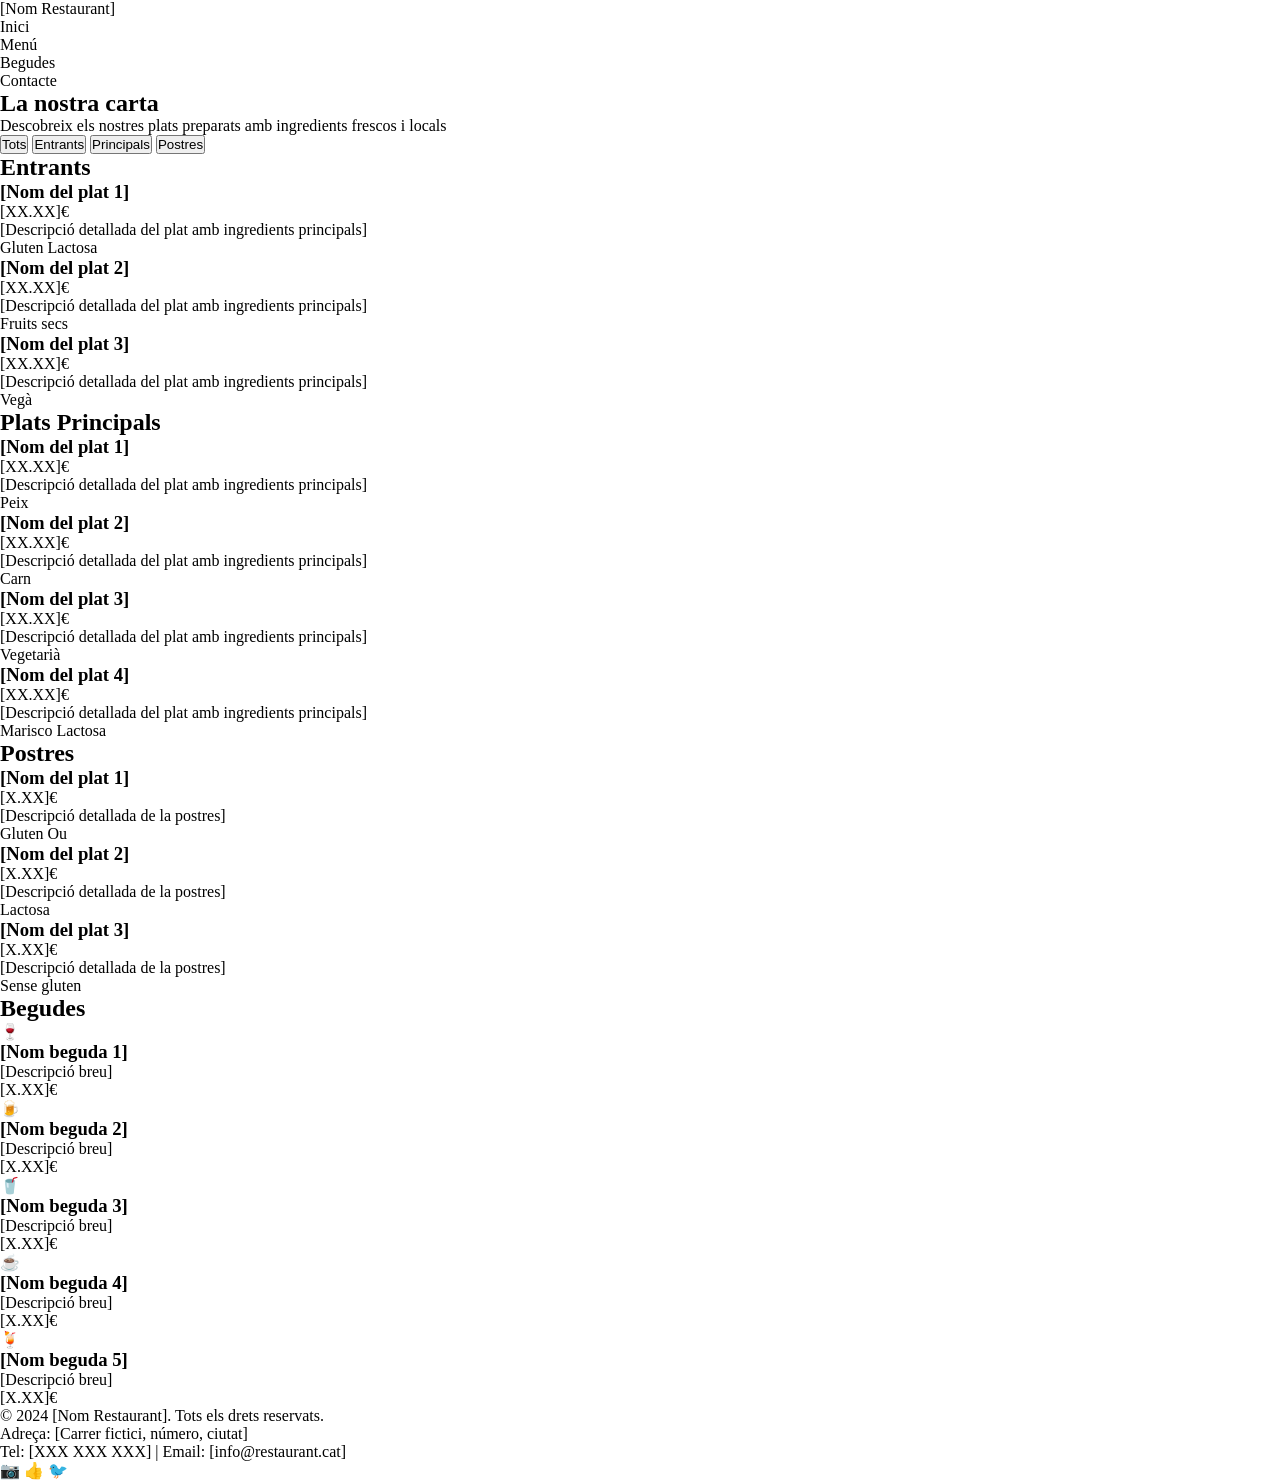
==== ACTIVIDADES/ACT03/menu.html @ 82be8f8d "add: Actividad 3 de CSS" ====
<!DOCTYPE html>
<html lang="ca">
<head>
    <meta charset="UTF-8">
    <meta name="viewport" content="width=device-width, initial-scale=1.0">
    <title>[Nom del Restaurant] - Menú Digital</title>
    
    <!-- Afegeix aquí el teu link de Google Fonts (mateix de l'Act 2) -->
    
    <link rel="stylesheet" href="styles.css">
</head>
<body>
    <!-- HEADER AMB NAVEGACIÓ -->
    <header>
        <nav>
            <div class="logo">[Nom Restaurant]</div>
            <ul class="nav-menu">
                <li><a href="#inici">Inici</a></li>
                <li><a href="#menu">Menú</a></li>
                <li><a href="#begudes">Begudes</a></li>
                <li><a href="#contacte">Contacte</a></li>
            </ul>
        </nav>
    </header>

    <!-- HERO SECTION -->
    <section id="inici" class="hero">
        <h1>La nostra carta</h1>
        <p>Descobreix els nostres plats preparats amb ingredients frescos i locals</p>
    </section>

    <!-- FILTRES DE CATEGORIA -->
    <section class="category-filters">
        <div class="filters">
            <button class="filter-btn active" data-category="tots">Tots</button>
            <button class="filter-btn" data-category="entrants">Entrants</button>
            <button class="filter-btn" data-category="principals">Principals</button>
            <button class="filter-btn" data-category="postres">Postres</button>
        </div>
    </section>

    <!-- SECCIÓ D'ENTRANTS -->
    <section id="menu" class="menu-section">
        <h2>Entrants</h2>
        <div class="dishes-grid">
            <!-- Card 1 -->
            <div class="dish-card" data-category="entrants">
                <div class="dish-image">
                    <!-- Pots afegir una imatge o deixar-ho amb color de fons -->
                </div>
                <div class="dish-info">
                    <div class="dish-header">
                        <h3 class="dish-name">[Nom del plat 1]</h3>
                        <span class="dish-price">[XX.XX]€</span>
                    </div>
                    <p class="dish-description">
                        [Descripció detallada del plat amb ingredients principals]
                    </p>
                    <div class="dish-allergens">
                        <span class="allergen-badge">Gluten</span>
                        <span class="allergen-badge">Lactosa</span>
                    </div>
                </div>
            </div>

            <!-- Card 2 -->
            <div class="dish-card" data-category="entrants">
                <div class="dish-image"></div>
                <div class="dish-info">
                    <div class="dish-header">
                        <h3 class="dish-name">[Nom del plat 2]</h3>
                        <span class="dish-price">[XX.XX]€</span>
                    </div>
                    <p class="dish-description">
                        [Descripció detallada del plat amb ingredients principals]
                    </p>
                    <div class="dish-allergens">
                        <span class="allergen-badge">Fruits secs</span>
                    </div>
                </div>
            </div>

            <!-- Card 3 -->
            <div class="dish-card" data-category="entrants">
                <div class="dish-image"></div>
                <div class="dish-info">
                    <div class="dish-header">
                        <h3 class="dish-name">[Nom del plat 3]</h3>
                        <span class="dish-price">[XX.XX]€</span>
                    </div>
                    <p class="dish-description">
                        [Descripció detallada del plat amb ingredients principals]
                    </p>
                    <div class="dish-allergens">
                        <span class="allergen-badge">Vegà</span>
                    </div>
                </div>
            </div>
        </div>
    </section>

    <!-- SECCIÓ DE PLATS PRINCIPALS -->
    <section class="menu-section">
        <h2>Plats Principals</h2>
        <div class="dishes-grid">
            <!-- Card 1 -->
            <div class="dish-card" data-category="principals">
                <div class="dish-image"></div>
                <div class="dish-info">
                    <div class="dish-header">
                        <h3 class="dish-name">[Nom del plat 1]</h3>
                        <span class="dish-price">[XX.XX]€</span>
                    </div>
                    <p class="dish-description">
                        [Descripció detallada del plat amb ingredients principals]
                    </p>
                    <div class="dish-allergens">
                        <span class="allergen-badge">Peix</span>
                    </div>
                </div>
            </div>

            <!-- Card 2 -->
            <div class="dish-card" data-category="principals">
                <div class="dish-image"></div>
                <div class="dish-info">
                    <div class="dish-header">
                        <h3 class="dish-name">[Nom del plat 2]</h3>
                        <span class="dish-price">[XX.XX]€</span>
                    </div>
                    <p class="dish-description">
                        [Descripció detallada del plat amb ingredients principals]
                    </p>
                    <div class="dish-allergens">
                        <span class="allergen-badge">Carn</span>
                    </div>
                </div>
            </div>

            <!-- Card 3 -->
            <div class="dish-card" data-category="principals">
                <div class="dish-image"></div>
                <div class="dish-info">
                    <div class="dish-header">
                        <h3 class="dish-name">[Nom del plat 3]</h3>
                        <span class="dish-price">[XX.XX]€</span>
                    </div>
                    <p class="dish-description">
                        [Descripció detallada del plat amb ingredients principals]
                    </p>
                    <div class="dish-allergens">
                        <span class="allergen-badge">Vegetarià</span>
                    </div>
                </div>
            </div>

            <!-- Card 4 -->
            <div class="dish-card" data-category="principals">
                <div class="dish-image"></div>
                <div class="dish-info">
                    <div class="dish-header">
                        <h3 class="dish-name">[Nom del plat 4]</h3>
                        <span class="dish-price">[XX.XX]€</span>
                    </div>
                    <p class="dish-description">
                        [Descripció detallada del plat amb ingredients principals]
                    </p>
                    <div class="dish-allergens">
                        <span class="allergen-badge">Marisco</span>
                        <span class="allergen-badge">Lactosa</span>
                    </div>
                </div>
            </div>
        </div>
    </section>

    <!-- SECCIÓ DE POSTRES -->
    <section class="menu-section">
        <h2>Postres</h2>
        <div class="dishes-grid">
            <!-- Card 1 -->
            <div class="dish-card" data-category="postres">
                <div class="dish-image"></div>
                <div class="dish-info">
                    <div class="dish-header">
                        <h3 class="dish-name">[Nom del plat 1]</h3>
                        <span class="dish-price">[X.XX]€</span>
                    </div>
                    <p class="dish-description">
                        [Descripció detallada de la postres]
                    </p>
                    <div class="dish-allergens">
                        <span class="allergen-badge">Gluten</span>
                        <span class="allergen-badge">Ou</span>
                    </div>
                </div>
            </div>

            <!-- Card 2 -->
            <div class="dish-card" data-category="postres">
                <div class="dish-image"></div>
                <div class="dish-info">
                    <div class="dish-header">
                        <h3 class="dish-name">[Nom del plat 2]</h3>
                        <span class="dish-price">[X.XX]€</span>
                    </div>
                    <p class="dish-description">
                        [Descripció detallada de la postres]
                    </p>
                    <div class="dish-allergens">
                        <span class="allergen-badge">Lactosa</span>
                    </div>
                </div>
            </div>

            <!-- Card 3 -->
            <div class="dish-card" data-category="postres">
                <div class="dish-image"></div>
                <div class="dish-info">
                    <div class="dish-header">
                        <h3 class="dish-name">[Nom del plat 3]</h3>
                        <span class="dish-price">[X.XX]€</span>
                    </div>
                    <p class="dish-description">
                        [Descripció detallada de la postres]
                    </p>
                    <div class="dish-allergens">
                        <span class="allergen-badge">Sense gluten</span>
                    </div>
                </div>
            </div>
        </div>
    </section>

    <!-- SECCIÓ DE BEGUDES -->
    <section id="begudes" class="drinks-section">
        <h2>Begudes</h2>
        <div class="drinks-list">
            <!-- Beguda 1 -->
            <div class="drink-card">
                <div class="drink-icon">🍷</div>
                <div class="drink-info">
                    <h3 class="drink-name">[Nom beguda 1]</h3>
                    <p class="drink-description">[Descripció breu]</p>
                    <span class="drink-price">[X.XX]€</span>
                </div>
            </div>

            <!-- Beguda 2 -->
            <div class="drink-card">
                <div class="drink-icon">🍺</div>
                <div class="drink-info">
                    <h3 class="drink-name">[Nom beguda 2]</h3>
                    <p class="drink-description">[Descripció breu]</p>
                    <span class="drink-price">[X.XX]€</span>
                </div>
            </div>

            <!-- Beguda 3 -->
            <div class="drink-card">
                <div class="drink-icon">🥤</div>
                <div class="drink-info">
                    <h3 class="drink-name">[Nom beguda 3]</h3>
                    <p class="drink-description">[Descripció breu]</p>
                    <span class="drink-price">[X.XX]€</span>
                </div>
            </div>

            <!-- Beguda 4 -->
            <div class="drink-card">
                <div class="drink-icon">☕</div>
                <div class="drink-info">
                    <h3 class="drink-name">[Nom beguda 4]</h3>
                    <p class="drink-description">[Descripció breu]</p>
                    <span class="drink-price">[X.XX]€</span>
                </div>
            </div>

            <!-- Beguda 5 -->
            <div class="drink-card">
                <div class="drink-icon">🍹</div>
                <div class="drink-info">
                    <h3 class="drink-name">[Nom beguda 5]</h3>
                    <p class="drink-description">[Descripció breu]</p>
                    <span class="drink-price">[X.XX]€</span>
                </div>
            </div>
        </div>
    </section>

    <!-- FOOTER -->
    <footer id="contacte">
        <div class="footer-content">
            <div class="footer-info">
                <p>&copy; 2024 [Nom Restaurant]. Tots els drets reservats.</p>
                <p>Adreça: [Carrer fictici, número, ciutat]</p>
                <p>Tel: [XXX XXX XXX] | Email: [info@restaurant.cat]</p>
            </div>
            <div class="footer-social">
                <a href="#" class="social-link" aria-label="Instagram">📷</a>
                <a href="#" class="social-link" aria-label="Facebook">👍</a>
                <a href="#" class="social-link" aria-label="Twitter">🐦</a>
            </div>
        </div>
    </footer>
</body>
</html>
---- ACTIVIDADES/ACT03/styles.css ----
/* ============================================
   ACTIVITAT 3: CARTA DIGITAL AMB FLEXBOX
   ============================================ */

/* ============================================
   VARIABLES CSS
   Copia aquí les variables de l'Activitat 2
   ============================================ */

:root {
  
}


/* ============================================
   RESET I ESTILS GENERALS
   ============================================ */

* {
  margin: 0;
  padding: 0;
  box-sizing: border-box;
}

/* Elimina l'estil de les llistes */
ul {
  list-style: none;
}

/* Estil dels links */
a {
  text-decoration: none;
  color: inherit;
}


/* ============================================
   TIPOGRAFIA
   ============================================ */

h1 {
 
}

h2 {
  
}

h3 {

}

p {

}

/* ============================================
   NAVEGACIÓ AMB FLEXBOX
   Aplica Flexbox per organitzar logo i menu
   ============================================ */

header {
  /* Afegeix els teus estils aquí */
}

nav {
  /* Usa display: flex i justify-content per distribuir logo i menu */
}

.logo {
  /* Estilitza el logo */
}

.nav-menu {
  /* Usa display: flex per organitzar els links en fila */
}

.nav-menu li {
  /* Espaiat entre links */
}

.nav-menu a {
  /* Estils dels links */
}

.nav-menu a:hover {
  /* Efecte hover */
}


/* ============================================
   HERO SECTION AMB FLEXBOX
   Usa Flexbox per centrar el contingut
   ============================================ */

.hero {
  /* Usa display: flex i justify-content/align-items per centrar */
}

.hero h1 {
  /* Estils del títol */
}

.hero p {
  /* Estils del paràgraf */
}


/* ============================================
   FILTRES DE CATEGORIA AMB FLEXBOX
   Botons en fila que es poden embolcar
   ============================================ */

.category-filters {
  /* Contenidor dels filtres */
}

.filters {
  /* Usa display: flex, gap i flex-wrap */
}

.filter-btn {
  /* Estils dels botons de filtre */
}

.filter-btn:hover,
.filter-btn.active {
  /* Efecte hover i estat actiu */
}


/* ============================================
   GRID DE PLATS AMB FLEXBOX
   Cards organitzades amb flex-wrap
   ============================================ */

.menu-section {
  /* Contenidor de cada secció */
}

.dishes-grid {
  /* Usa display: flex, flex-wrap i gap */
  /* Les cards s'han d'organitzar en múltiples files */
}

.dish-card {
  /* Usa flex: 1 1 300px per responsive automàtic */
  /* Cada card ha de tenir display: flex i flex-direction: column */
}

.dish-card:hover {
  /* Efecte hover */
}


/* ============================================
   CONTINGUT INTERN DE LA CARD AMB FLEXBOX
   Organitza la info dins de cada card
   ============================================ */

.dish-image {
  /* Espai per la imatge (o color de fons) */
}

.dish-info {
  /* Usa display: flex i flex-direction: column */
}

.dish-header {
  /* Usa display: flex i justify-content: space-between */
  /* Per posar nom i preu en la mateixa línia */
}

.dish-name {
  /* Estils del nom del plat */
}

.dish-price {
  /* Estils del preu */
}

.dish-description {
  /* Estils de la descripció */
  /* Usa flex-grow: 1 per ocupar espai disponible */
}

.dish-allergens {
  /* Usa display: flex, gap i flex-wrap */
}

.allergen-badge {
  /* Estils dels badges d'al·lèrgens */
}


/* ============================================
   SECCIÓ DE BEGUDES AMB FLEXBOX
   Layout horitzontal diferent
   ============================================ */

.drinks-section {
  /* Contenidor de begudes */
}

.drinks-list {
  /* Usa display: flex i overflow-x: auto per scroll horitzontal */
}

.drink-card {
  /* Usa flex: 0 0 250px per mida fixa */
  /* Usa display: flex i flex-direction: row per layout horitzontal */
}

.drink-icon {
  /* Estils de l'icona */
}

.drink-info {
  /* Info de la beguda */
}

.drink-name {
  /* Estils del nom */
}

.drink-price {
  /* Estils del preu */
}


/* ============================================
   FOOTER AMB FLEXBOX
   Distribució d'elements
   ============================================ */

footer {
  /* Estils del footer */
}

.footer-content {
  /* Usa display: flex i justify-content: space-between */
}

.footer-info {
  /* Info del footer */
}

.footer-social {
  /* Xarxes socials amb Flexbox */
}

.social-link {
  /* Estils dels links socials */
}

.social-link:hover {
  /* Efecte hover */
}


/* ============================================
   RESPONSIVE AMB FLEXBOX
   Media queries per tablets i mòbils
   ============================================ */

/* Tablets i pantalles mitjanes */
@media (max-width: 768px) {
  /* Adapta la navegació */
  nav {
    /* Canvia a flex-direction: column si cal */
  }
  
  .nav-menu {
    /* Adapta el menu */
  }
  
  /* Adapta el hero */
  .hero h1 {
    /* Redueix la mida de la font */
  }
  
  /* Adapta les cards */
  .dish-card {
    /* Assegura't que ocupen més amplada */
  }
  
  /* Adapta el footer */
  .footer-content {
    /* Canvia a columna si cal */
  }
}

/* Mòbils petits */
@media (max-width: 480px) {
  /* Ajustos finals per mòbils petits */
  
  .filter-btn {
    /* Redueix mida */
  }
  
  .dish-header {
    /* Apila nom i preu si cal */
  }
}
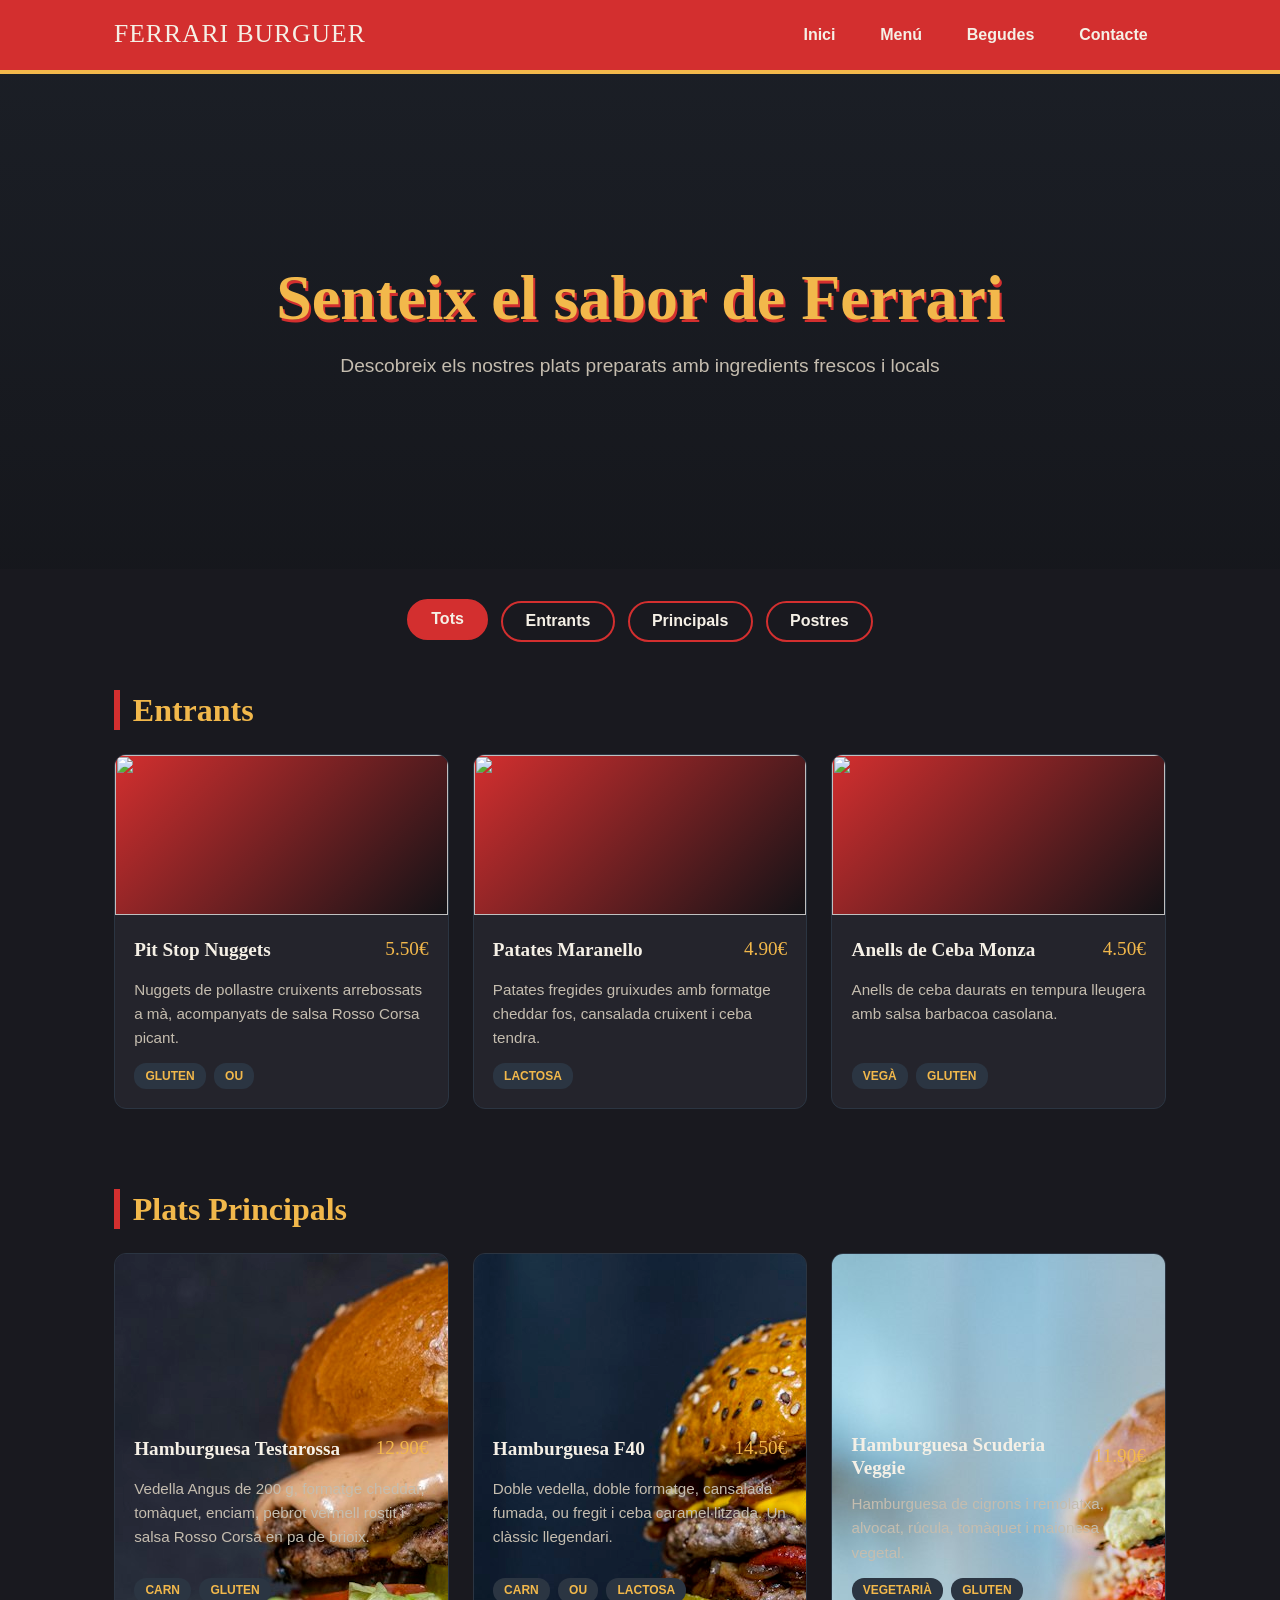
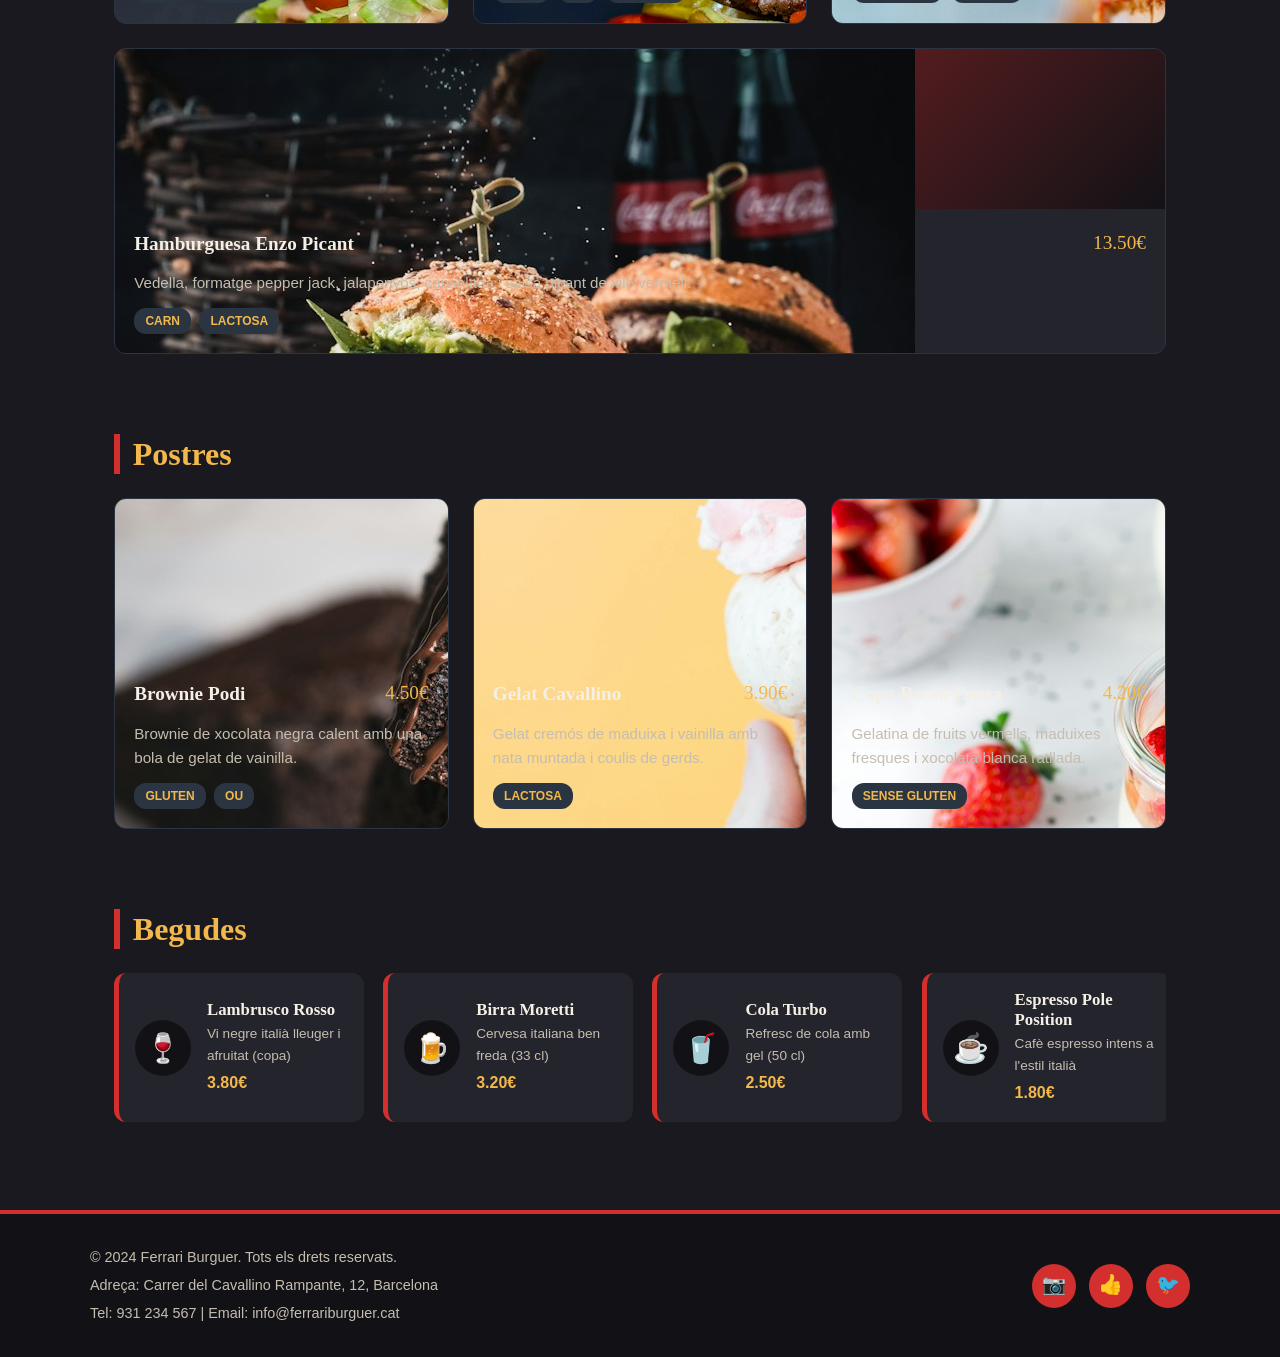
==== commit 99828fe2: "pasar imagenes al html" ====
--- a/ACTIVIDADES/ACT03/menu.html
+++ b/ACTIVIDADES/ACT03/menu.html
@@ -3,7 +3,7 @@
 <head>
     <meta charset="UTF-8">
     <meta name="viewport" content="width=device-width, initial-scale=1.0">
-    <title>[Nom del Restaurant] - Menú Digital</title>
+    <title>Ferrari Burguer - Menú Digital</title>
     
     <!-- Afegeix aquí el teu link de Google Fonts (mateix de l'Act 2) -->
     
@@ -13,7 +13,7 @@
     <!-- HEADER AMB NAVEGACIÓ -->
     <header>
         <nav>
-            <div class="logo">[Nom Restaurant]</div>
+            <div class="logo">Ferrari Burguer</div>
             <ul class="nav-menu">
                 <li><a href="#inici">Inici</a></li>
                 <li><a href="#menu">Menú</a></li>
@@ -25,7 +25,7 @@
 
     <!-- HERO SECTION -->
     <section id="inici" class="hero">
-        <h1>La nostra carta</h1>
+        <h1>Senteix el sabor de Ferrari</h1>
         <p>Descobreix els nostres plats preparats amb ingredients frescos i locals</p>
     </section>
 
@@ -47,52 +47,58 @@
             <div class="dish-card" data-category="entrants">
                 <div class="dish-image">
                     <!-- Pots afegir una imatge o deixar-ho amb color de fons -->
-                </div>
-                <div class="dish-info">
-                    <div class="dish-header">
-                        <h3 class="dish-name">[Nom del plat 1]</h3>
-                        <span class="dish-price">[XX.XX]€</span>
-                    </div>
-                    <p class="dish-description">
-                        [Descripció detallada del plat amb ingredients principals]
-                    </p>
-                    <div class="dish-allergens">
-                        <span class="allergen-badge">Gluten</span>
-                        <span class="allergen-badge">Lactosa</span>
+                     <img src="https://imag.bonviveur.com/los-nuggets-de-pollo.jpg" height="100%" width="100%">
+                </div>
+                <div class="dish-info">
+                    <div class="dish-header">
+                        <h3 class="dish-name">Pit Stop Nuggets</h3>
+                        <span class="dish-price">5.50€</span>
+                    </div>
+                    <p class="dish-description">
+                        Nuggets de pollastre cruixents arrebossats a mà, acompanyats de salsa Rosso Corsa picant.
+                    </p>
+                    <div class="dish-allergens">
+                        <span class="allergen-badge">Gluten</span>
+                        <span class="allergen-badge">Ou</span>
                     </div>
                 </div>
             </div>
 
             <!-- Card 2 -->
             <div class="dish-card" data-category="entrants">
-                <div class="dish-image"></div>
-                <div class="dish-info">
-                    <div class="dish-header">
-                        <h3 class="dish-name">[Nom del plat 2]</h3>
-                        <span class="dish-price">[XX.XX]€</span>
-                    </div>
-                    <p class="dish-description">
-                        [Descripció detallada del plat amb ingredients principals]
-                    </p>
-                    <div class="dish-allergens">
-                        <span class="allergen-badge">Fruits secs</span>
+                <div class="dish-image">
+                    <img src="https://danzadefogones.com/wp-content/uploads/2024/11/patatas-bravas.jpg" height="100%" width="100%">
+                </div>
+                <div class="dish-info">
+                    <div class="dish-header">
+                        <h3 class="dish-name">Patates Maranello</h3>
+                        <span class="dish-price">4.90€</span>
+                    </div>
+                    <p class="dish-description">
+                        Patates fregides gruixudes amb formatge cheddar fos, cansalada cruixent i ceba tendra.
+                    </p>
+                    <div class="dish-allergens">
+                        <span class="allergen-badge">Lactosa</span>
                     </div>
                 </div>
             </div>
 
             <!-- Card 3 -->
             <div class="dish-card" data-category="entrants">
-                <div class="dish-image"></div>
-                <div class="dish-info">
-                    <div class="dish-header">
-                        <h3 class="dish-name">[Nom del plat 3]</h3>
-                        <span class="dish-price">[XX.XX]€</span>
-                    </div>
-                    <p class="dish-description">
-                        [Descripció detallada del plat amb ingredients principals]
+                <div class="dish-image">
+                    <img src="https://imagenes.elpais.com/resizer/v2/WDNUHN6XZRCF7APUT2K6ROQYDA.jpg?auth=17a1b41631bc8d1d262b5a923cdd9ebf53e34de661c6ba0dac4a1eaff49e439d&width=1960&height=1470&smart=true" height="100%" width="100%">
+                </div>
+                <div class="dish-info">
+                    <div class="dish-header">
+                        <h3 class="dish-name">Anells de Ceba Monza</h3>
+                        <span class="dish-price">4.50€</span>
+                    </div>
+                    <p class="dish-description">
+                        Anells de ceba daurats en tempura lleugera amb salsa barbacoa casolana.
                     </p>
                     <div class="dish-allergens">
                         <span class="allergen-badge">Vegà</span>
+                        <span class="allergen-badge">Gluten</span>
                     </div>
                 </div>
             </div>
@@ -105,68 +111,80 @@
         <div class="dishes-grid">
             <!-- Card 1 -->
             <div class="dish-card" data-category="principals">
-                <div class="dish-image"></div>
-                <div class="dish-info">
-                    <div class="dish-header">
-                        <h3 class="dish-name">[Nom del plat 1]</h3>
-                        <span class="dish-price">[XX.XX]€</span>
-                    </div>
-                    <p class="dish-description">
-                        [Descripció detallada del plat amb ingredients principals]
-                    </p>
-                    <div class="dish-allergens">
-                        <span class="allergen-badge">Peix</span>
+                <div class="dish-image">
+                    <img src="images/burger1.jpg" alt="Hamburguesa Testarossa" loading="lazy">
+                </div>
+                <div class="dish-info">
+                    <div class="dish-header">
+                        <h3 class="dish-name">Hamburguesa Testarossa</h3>
+                        <span class="dish-price">12.90€</span>
+                    </div>
+                    <p class="dish-description">
+                        Vedella Angus de 200 g, formatge cheddar, tomàquet, enciam, pebrot vermell rostit i salsa Rosso Corsa en pa de brioix.
+                    </p>
+                    <div class="dish-allergens">
+                        <span class="allergen-badge">Carn</span>
+                        <span class="allergen-badge">Gluten</span>
                     </div>
                 </div>
             </div>
 
             <!-- Card 2 -->
             <div class="dish-card" data-category="principals">
-                <div class="dish-image"></div>
-                <div class="dish-info">
-                    <div class="dish-header">
-                        <h3 class="dish-name">[Nom del plat 2]</h3>
-                        <span class="dish-price">[XX.XX]€</span>
-                    </div>
-                    <p class="dish-description">
-                        [Descripció detallada del plat amb ingredients principals]
+                <div class="dish-image">
+                    <img src="images/burger4.jpg" alt="Hamburguesa F40" loading="lazy">
+                </div>
+                <div class="dish-info">
+                    <div class="dish-header">
+                        <h3 class="dish-name">Hamburguesa F40</h3>
+                        <span class="dish-price">14.50€</span>
+                    </div>
+                    <p class="dish-description">
+                        Doble vedella, doble formatge, cansalada fumada, ou fregit i ceba caramel·litzada. Un clàssic llegendari.
                     </p>
                     <div class="dish-allergens">
                         <span class="allergen-badge">Carn</span>
+                        <span class="allergen-badge">Ou</span>
+                        <span class="allergen-badge">Lactosa</span>
                     </div>
                 </div>
             </div>
 
             <!-- Card 3 -->
             <div class="dish-card" data-category="principals">
-                <div class="dish-image"></div>
-                <div class="dish-info">
-                    <div class="dish-header">
-                        <h3 class="dish-name">[Nom del plat 3]</h3>
-                        <span class="dish-price">[XX.XX]€</span>
-                    </div>
-                    <p class="dish-description">
-                        [Descripció detallada del plat amb ingredients principals]
+                <div class="dish-image">
+                    <img src="images/burger3.jpg" alt="Hamburguesa Scuderia Veggie" loading="lazy">
+                </div>
+                <div class="dish-info">
+                    <div class="dish-header">
+                        <h3 class="dish-name">Hamburguesa Scuderia Veggie</h3>
+                        <span class="dish-price">11.90€</span>
+                    </div>
+                    <p class="dish-description">
+                        Hamburguesa de cigrons i remolatxa, alvocat, rúcula, tomàquet i maionesa vegetal.
                     </p>
                     <div class="dish-allergens">
                         <span class="allergen-badge">Vegetarià</span>
+                        <span class="allergen-badge">Gluten</span>
                     </div>
                 </div>
             </div>
 
             <!-- Card 4 -->
             <div class="dish-card" data-category="principals">
-                <div class="dish-image"></div>
-                <div class="dish-info">
-                    <div class="dish-header">
-                        <h3 class="dish-name">[Nom del plat 4]</h3>
-                        <span class="dish-price">[XX.XX]€</span>
-                    </div>
-                    <p class="dish-description">
-                        [Descripció detallada del plat amb ingredients principals]
-                    </p>
-                    <div class="dish-allergens">
-                        <span class="allergen-badge">Marisco</span>
+                <div class="dish-image">
+                    <img src="images/burger2.jpg" alt="Hamburguesa Enzo Picant" loading="lazy">
+                </div>
+                <div class="dish-info">
+                    <div class="dish-header">
+                        <h3 class="dish-name">Hamburguesa Enzo Picant</h3>
+                        <span class="dish-price">13.50€</span>
+                    </div>
+                    <p class="dish-description">
+                        Vedella, formatge pepper jack, jalapenyos, cansalada i salsa picant de xile vermell.
+                    </p>
+                    <div class="dish-allergens">
+                        <span class="allergen-badge">Carn</span>
                         <span class="allergen-badge">Lactosa</span>
                     </div>
                 </div>
@@ -180,14 +198,16 @@
         <div class="dishes-grid">
             <!-- Card 1 -->
             <div class="dish-card" data-category="postres">
-                <div class="dish-image"></div>
-                <div class="dish-info">
-                    <div class="dish-header">
-                        <h3 class="dish-name">[Nom del plat 1]</h3>
-                        <span class="dish-price">[X.XX]€</span>
-                    </div>
-                    <p class="dish-description">
-                        [Descripció detallada de la postres]
+                <div class="dish-image">
+                    <img src="images/postre1.jpg" alt="Brownie Podi" loading="lazy">
+                </div>
+                <div class="dish-info">
+                    <div class="dish-header">
+                        <h3 class="dish-name">Brownie Podi</h3>
+                        <span class="dish-price">4.50€</span>
+                    </div>
+                    <p class="dish-description">
+                        Brownie de xocolata negra calent amb una bola de gelat de vainilla.
                     </p>
                     <div class="dish-allergens">
                         <span class="allergen-badge">Gluten</span>
@@ -198,14 +218,16 @@
 
             <!-- Card 2 -->
             <div class="dish-card" data-category="postres">
-                <div class="dish-image"></div>
-                <div class="dish-info">
-                    <div class="dish-header">
-                        <h3 class="dish-name">[Nom del plat 2]</h3>
-                        <span class="dish-price">[X.XX]€</span>
-                    </div>
-                    <p class="dish-description">
-                        [Descripció detallada de la postres]
+                <div class="dish-image">
+                    <img src="images/postre2.jpg" alt="Gelat Cavallino" loading="lazy">
+                </div>
+                <div class="dish-info">
+                    <div class="dish-header">
+                        <h3 class="dish-name">Gelat Cavallino</h3>
+                        <span class="dish-price">3.90€</span>
+                    </div>
+                    <p class="dish-description">
+                        Gelat cremós de maduixa i vainilla amb nata muntada i coulis de gerds.
                     </p>
                     <div class="dish-allergens">
                         <span class="allergen-badge">Lactosa</span>
@@ -215,14 +237,16 @@
 
             <!-- Card 3 -->
             <div class="dish-card" data-category="postres">
-                <div class="dish-image"></div>
-                <div class="dish-info">
-                    <div class="dish-header">
-                        <h3 class="dish-name">[Nom del plat 3]</h3>
-                        <span class="dish-price">[X.XX]€</span>
-                    </div>
-                    <p class="dish-description">
-                        [Descripció detallada de la postres]
+                <div class="dish-image">
+                    <img src="images/postre3.jpg" alt="Copa Rosso Corsa" loading="lazy">
+                </div>
+                <div class="dish-info">
+                    <div class="dish-header">
+                        <h3 class="dish-name">Copa Rosso Corsa</h3>
+                        <span class="dish-price">4.20€</span>
+                    </div>
+                    <p class="dish-description">
+                        Gelatina de fruits vermells, maduixes fresques i xocolata blanca ratllada.
                     </p>
                     <div class="dish-allergens">
                         <span class="allergen-badge">Sense gluten</span>
@@ -240,9 +264,9 @@
             <div class="drink-card">
                 <div class="drink-icon">🍷</div>
                 <div class="drink-info">
-                    <h3 class="drink-name">[Nom beguda 1]</h3>
-                    <p class="drink-description">[Descripció breu]</p>
-                    <span class="drink-price">[X.XX]€</span>
+                    <h3 class="drink-name">Lambrusco Rosso</h3>
+                    <p class="drink-description">Vi negre italià lleuger i afruitat (copa)</p>
+                    <span class="drink-price">3.80€</span>
                 </div>
             </div>
 
@@ -250,9 +274,9 @@
             <div class="drink-card">
                 <div class="drink-icon">🍺</div>
                 <div class="drink-info">
-                    <h3 class="drink-name">[Nom beguda 2]</h3>
-                    <p class="drink-description">[Descripció breu]</p>
-                    <span class="drink-price">[X.XX]€</span>
+                    <h3 class="drink-name">Birra Moretti</h3>
+                    <p class="drink-description">Cervesa italiana ben freda (33 cl)</p>
+                    <span class="drink-price">3.20€</span>
                 </div>
             </div>
 
@@ -260,9 +284,9 @@
             <div class="drink-card">
                 <div class="drink-icon">🥤</div>
                 <div class="drink-info">
-                    <h3 class="drink-name">[Nom beguda 3]</h3>
-                    <p class="drink-description">[Descripció breu]</p>
-                    <span class="drink-price">[X.XX]€</span>
+                    <h3 class="drink-name">Cola Turbo</h3>
+                    <p class="drink-description">Refresc de cola amb gel (50 cl)</p>
+                    <span class="drink-price">2.50€</span>
                 </div>
             </div>
 
@@ -270,9 +294,9 @@
             <div class="drink-card">
                 <div class="drink-icon">☕</div>
                 <div class="drink-info">
-                    <h3 class="drink-name">[Nom beguda 4]</h3>
-                    <p class="drink-description">[Descripció breu]</p>
-                    <span class="drink-price">[X.XX]€</span>
+                    <h3 class="drink-name">Espresso Pole Position</h3>
+                    <p class="drink-description">Cafè espresso intens a l'estil italià</p>
+                    <span class="drink-price">1.80€</span>
                 </div>
             </div>
 
@@ -280,9 +304,9 @@
             <div class="drink-card">
                 <div class="drink-icon">🍹</div>
                 <div class="drink-info">
-                    <h3 class="drink-name">[Nom beguda 5]</h3>
-                    <p class="drink-description">[Descripció breu]</p>
-                    <span class="drink-price">[X.XX]€</span>
+                    <h3 class="drink-name">Spritz Ferrari</h3>
+                    <p class="drink-description">Còctel sense alcohol de taronja i fruits vermells</p>
+                    <span class="drink-price">4.50€</span>
                 </div>
             </div>
         </div>
@@ -292,9 +316,9 @@
     <footer id="contacte">
         <div class="footer-content">
             <div class="footer-info">
-                <p>&copy; 2024 [Nom Restaurant]. Tots els drets reservats.</p>
-                <p>Adreça: [Carrer fictici, número, ciutat]</p>
-                <p>Tel: [XXX XXX XXX] | Email: [info@restaurant.cat]</p>
+                <p>&copy; 2024 Ferrari Burguer. Tots els drets reservats.</p>
+                <p>Adreça: Carrer del Cavallino Rampante, 12, Barcelona</p>
+                <p>Tel: 931 234 567 | Email: info@ferrariburguer.cat</p>
             </div>
             <div class="footer-social">
                 <a href="#" class="social-link" aria-label="Instagram">📷</a>
@@ -304,4 +328,4 @@
         </div>
     </footer>
 </body>
-</html>+</html>
--- a/ACTIVIDADES/ACT03/styles.css
+++ b/ACTIVIDADES/ACT03/styles.css
@@ -8,7 +8,15 @@
    ============================================ */
 
 :root {
-  
+  --primary-color: #121216;
+  --secondary-color: #2B3542;
+  --accent-color: #D32F2F;
+  --background-color: #19191f;
+  --surface-color: #24242c;
+  --text-color: #f5f0e6;
+  --muted-color: #c5bdaf;
+  --gold-color: #f2b84b;
+  --content-width: 1100px;
 }
 
 
@@ -39,19 +47,29 @@
    ============================================ */
 
 h1 {
- 
+  color: var(--gold-color);
+  font-family: 'Fugaz One', cursive;
+  font-size: clamp(2.2rem, 5vw, 4rem);
+  line-height: 1.15;
 }
 
 h2 {
-  
+  font-family: 'Carter One', cursive;
+  line-height: 1.25;
 }
 
 h3 {
-
-}
-
-p {
-
+  font-family: 'Carter One', cursive;
+  line-height: 1;
+}
+
+body {
+  min-width: 320px;
+  min-height: 100vh;
+  background-color: var(--background-color);
+  color: var(--text-color);
+  font-family: Arial, sans-serif;
+  line-height: 1.6;
 }
 
 /* ============================================
@@ -61,30 +79,60 @@
 
 header {
   /* Afegeix els teus estils aquí */
+  display: flex;
+  background-color: var(--accent-color);
+  border-bottom: 4px solid var(--gold-color);
+  position: sticky;
+  top: 0;
+  z-index: 10;
 }
 
 nav {
   /* Usa display: flex i justify-content per distribuir logo i menu */
+  display: flex;
+  justify-content: space-between;
+  align-items: center;
+  width: 100%;
+  max-width: var(--content-width);
+  margin: 0 auto;
+  padding: 0.9rem 1.5rem;
 }
 
 .logo {
   /* Estilitza el logo */
+  font-family: 'Fugaz One', cursive;
+  font-size: 1.6rem;
+  color: var(--text-color);
+  letter-spacing: 1px;
+  text-transform: uppercase;
 }
 
 .nav-menu {
   /* Usa display: flex per organitzar els links en fila */
+  display: flex;
+  align-items: center;
+  gap: 0.5rem;
 }
 
 .nav-menu li {
   /* Espaiat entre links */
+  padding: 0 0.25rem;
 }
 
 .nav-menu a {
   /* Estils dels links */
+  display: block;
+  padding: 0.4rem 0.9rem;
+  border-radius: 20px;
+  font-weight: bold;
+  color: var(--text-color);
+  transition: background-color 0.3s, color 0.3s;
 }
 
 .nav-menu a:hover {
   /* Efecte hover */
+  background-color: var(--primary-color);
+  color: var(--gold-color);
 }
 
 
@@ -95,14 +143,29 @@
 
 .hero {
   /* Usa display: flex i justify-content/align-items per centrar */
+  display: flex;
+  flex-direction: column;
+  justify-content: center;
+  align-items: center;
+  gap: 1rem;
+  min-height: 55vh;
+  padding: 3rem 1.5rem;
+  text-align: center;
+  background:
+    linear-gradient(rgba(18, 18, 22, 0.65), rgba(18, 18, 22, 0.85)),
+    var(--secondary-color);
 }
 
 .hero h1 {
   /* Estils del títol */
+  text-shadow: 2px 3px 0 var(--accent-color);
 }
 
 .hero p {
   /* Estils del paràgraf */
+  max-width: 600px;
+  font-size: 1.2rem;
+  color: var(--muted-color);
 }
 
 
@@ -113,19 +176,38 @@
 
 .category-filters {
   /* Contenidor dels filtres */
+  padding: 2rem 1.5rem 0.5rem;
 }
 
 .filters {
   /* Usa display: flex, gap i flex-wrap */
+  display: flex;
+  flex-wrap: wrap;
+  justify-content: center;
+  gap: 0.8rem;
+  max-width: var(--content-width);
+  margin: 0 auto;
 }
 
 .filter-btn {
   /* Estils dels botons de filtre */
+  padding: 0.6rem 1.4rem;
+  border: 2px solid var(--accent-color);
+  border-radius: 30px;
+  background-color: transparent;
+  color: var(--text-color);
+  font-size: 1rem;
+  font-weight: bold;
+  cursor: pointer;
+  transition: background-color 0.3s, color 0.3s, transform 0.2s;
 }
 
 .filter-btn:hover,
 .filter-btn.active {
   /* Efecte hover i estat actiu */
+  background-color: var(--accent-color);
+  color: var(--text-color);
+  transform: translateY(-2px);
 }
 
 
@@ -136,20 +218,46 @@
 
 .menu-section {
   /* Contenidor de cada secció */
+  max-width: var(--content-width);
+  margin: 0 auto;
+  padding: 2.5rem 1.5rem;
+}
+
+.menu-section h2,
+.drinks-section h2 {
+  margin-bottom: 1.5rem;
+  padding-left: 0.8rem;
+  border-left: 6px solid var(--accent-color);
+  font-size: 2rem;
+  color: var(--gold-color);
 }
 
 .dishes-grid {
   /* Usa display: flex, flex-wrap i gap */
   /* Les cards s'han d'organitzar en múltiples files */
+  display: flex;
+  flex-wrap: wrap;
+  gap: 1.5rem;
 }
 
 .dish-card {
   /* Usa flex: 1 1 300px per responsive automàtic */
   /* Cada card ha de tenir display: flex i flex-direction: column */
+  display: flex;
+  flex-direction: column;
+  flex: 1 1 300px;
+  overflow: hidden;
+  border-radius: 12px;
+  background-color: var(--surface-color);
+  border: 1px solid var(--secondary-color);
+  transition: transform 0.3s, box-shadow 0.3s, border-color 0.3s;
 }
 
 .dish-card:hover {
   /* Efecte hover */
+  transform: translateY(-6px);
+  border-color: var(--accent-color);
+  box-shadow: 0 10px 20px rgba(211, 47, 47, 0.35);
 }
 
 
@@ -160,36 +268,67 @@
 
 .dish-image {
   /* Espai per la imatge (o color de fons) */
+  height: 160px;
+  background: linear-gradient(135deg, var(--accent-color), var(--primary-color));
 }
 
 .dish-info {
   /* Usa display: flex i flex-direction: column */
+  display: flex;
+  flex-direction: column;
+  flex-grow: 1;
+  gap: 0.8rem;
+  padding: 1.2rem;
 }
 
 .dish-header {
   /* Usa display: flex i justify-content: space-between */
   /* Per posar nom i preu en la mateixa línia */
+  display: flex;
+  justify-content: space-between;
+  align-items: center;
+  gap: 0.8rem;
 }
 
 .dish-name {
   /* Estils del nom del plat */
+  font-size: 1.2rem;
+  line-height: 1.2;
+  color: var(--text-color);
 }
 
 .dish-price {
   /* Estils del preu */
+  font-family: 'Carter One', cursive;
+  font-size: 1.2rem;
+  color: var(--gold-color);
+  white-space: nowrap;
 }
 
 .dish-description {
   /* Estils de la descripció */
   /* Usa flex-grow: 1 per ocupar espai disponible */
+  flex-grow: 1;
+  font-size: 0.95rem;
+  color: var(--muted-color);
 }
 
 .dish-allergens {
   /* Usa display: flex, gap i flex-wrap */
+  display: flex;
+  flex-wrap: wrap;
+  gap: 0.5rem;
 }
 
 .allergen-badge {
   /* Estils dels badges d'al·lèrgens */
+  padding: 0.2rem 0.7rem;
+  border-radius: 12px;
+  background-color: var(--secondary-color);
+  color: var(--gold-color);
+  font-size: 0.75rem;
+  font-weight: bold;
+  text-transform: uppercase;
 }
 
 
@@ -200,31 +339,74 @@
 
 .drinks-section {
   /* Contenidor de begudes */
+  max-width: var(--content-width);
+  margin: 0 auto;
+  padding: 2.5rem 1.5rem;
 }
 
 .drinks-list {
   /* Usa display: flex i overflow-x: auto per scroll horitzontal */
+  display: flex;
+  gap: 1.2rem;
+  overflow-x: auto;
+  padding-bottom: 1rem;
 }
 
 .drink-card {
   /* Usa flex: 0 0 250px per mida fixa */
   /* Usa display: flex i flex-direction: row per layout horitzontal */
+  display: flex;
+  flex-direction: row;
+  align-items: center;
+  gap: 1rem;
+  flex: 0 0 250px;
+  padding: 1rem;
+  border-radius: 12px;
+  border-left: 5px solid var(--accent-color);
+  background-color: var(--surface-color);
+  transition: transform 0.3s, background-color 0.3s;
+}
+
+.drink-card:hover {
+  transform: translateY(-4px);
+  background-color: var(--secondary-color);
 }
 
 .drink-icon {
   /* Estils de l'icona */
+  display: flex;
+  justify-content: center;
+  align-items: center;
+  flex-shrink: 0;
+  width: 56px;
+  height: 56px;
+  border-radius: 50%;
+  background-color: var(--primary-color);
+  font-size: 1.8rem;
 }
 
 .drink-info {
   /* Info de la beguda */
+  display: flex;
+  flex-direction: column;
+  gap: 0.2rem;
 }
 
 .drink-name {
   /* Estils del nom */
+  font-size: 1.05rem;
+  line-height: 1.2;
+}
+
+.drink-description {
+  font-size: 0.85rem;
+  color: var(--muted-color);
 }
 
 .drink-price {
   /* Estils del preu */
+  font-weight: bold;
+  color: var(--gold-color);
 }
 
 
@@ -235,26 +417,54 @@
 
 footer {
   /* Estils del footer */
+  margin-top: 2rem;
+  padding: 2rem 1.5rem;
+  background-color: var(--primary-color);
+  border-top: 4px solid var(--accent-color);
 }
 
 .footer-content {
   /* Usa display: flex i justify-content: space-between */
+  display: flex;
+  justify-content: space-between;
+  align-items: center;
+  gap: 1.5rem;
+  max-width: var(--content-width);
+  margin: 0 auto;
 }
 
 .footer-info {
   /* Info del footer */
+  display: flex;
+  flex-direction: column;
+  gap: 0.3rem;
+  font-size: 0.9rem;
+  color: var(--muted-color);
 }
 
 .footer-social {
   /* Xarxes socials amb Flexbox */
+  display: flex;
+  gap: 0.8rem;
 }
 
 .social-link {
   /* Estils dels links socials */
+  display: flex;
+  justify-content: center;
+  align-items: center;
+  width: 44px;
+  height: 44px;
+  border-radius: 50%;
+  background-color: var(--accent-color);
+  font-size: 1.2rem;
+  transition: background-color 0.3s, transform 0.3s;
 }
 
 .social-link:hover {
   /* Efecte hover */
+  background-color: var(--gold-color);
+  transform: scale(1.1);
 }
 
 
@@ -268,25 +478,37 @@
   /* Adapta la navegació */
   nav {
     /* Canvia a flex-direction: column si cal */
+    flex-direction: column;
+    gap: 0.6rem;
   }
   
   .nav-menu {
     /* Adapta el menu */
+    flex-wrap: wrap;
+    justify-content: center;
   }
   
   /* Adapta el hero */
   .hero h1 {
     /* Redueix la mida de la font */
+    font-size: 2.2rem;
   }
   
   /* Adapta les cards */
   .dish-card {
     /* Assegura't que ocupen més amplada */
+    flex: 1 1 100%;
   }
   
   /* Adapta el footer */
   .footer-content {
     /* Canvia a columna si cal */
+    flex-direction: column;
+    text-align: center;
+  }
+
+  .footer-info {
+    align-items: center;
   }
 }
 
@@ -296,9 +518,14 @@
   
   .filter-btn {
     /* Redueix mida */
+    padding: 0.4rem 0.9rem;
+    font-size: 0.85rem;
   }
   
   .dish-header {
     /* Apila nom i preu si cal */
-  }
-}+    flex-direction: column;
+    align-items: flex-start;
+    gap: 0.3rem;
+  }
+}
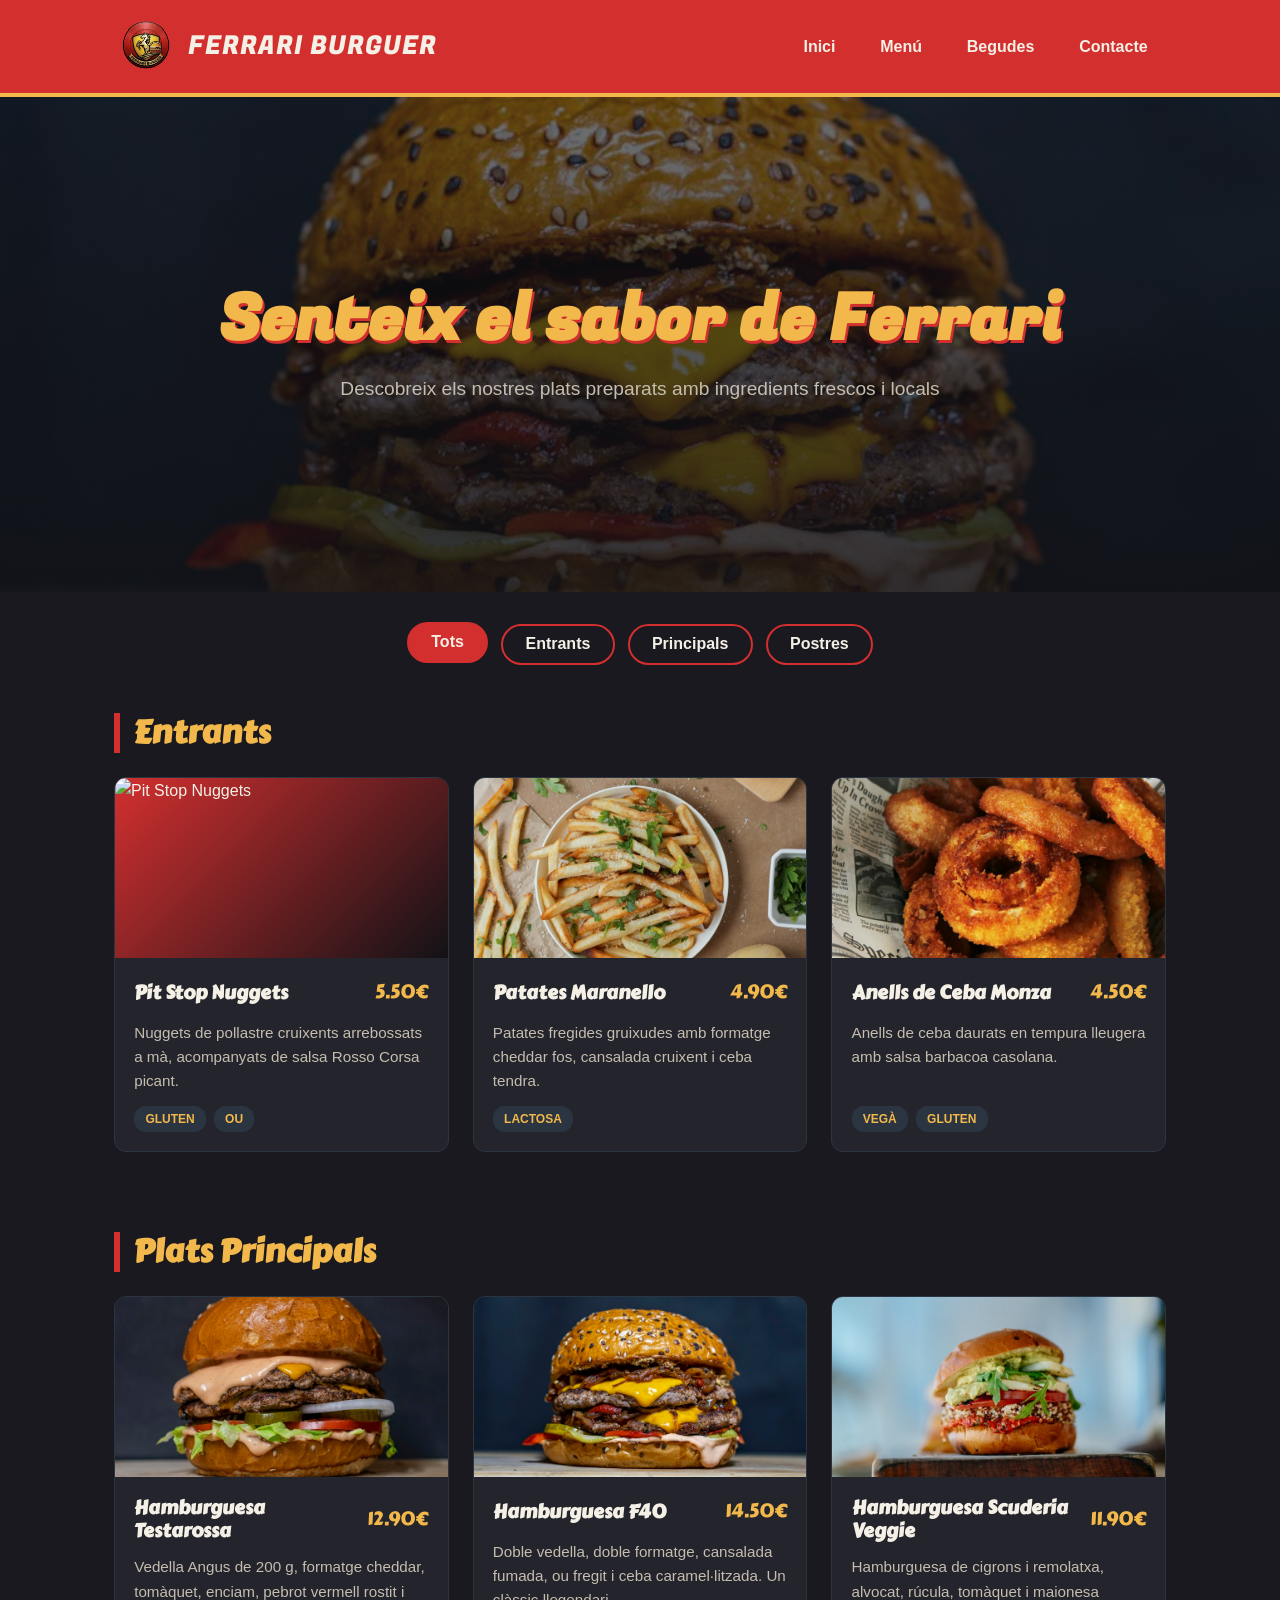
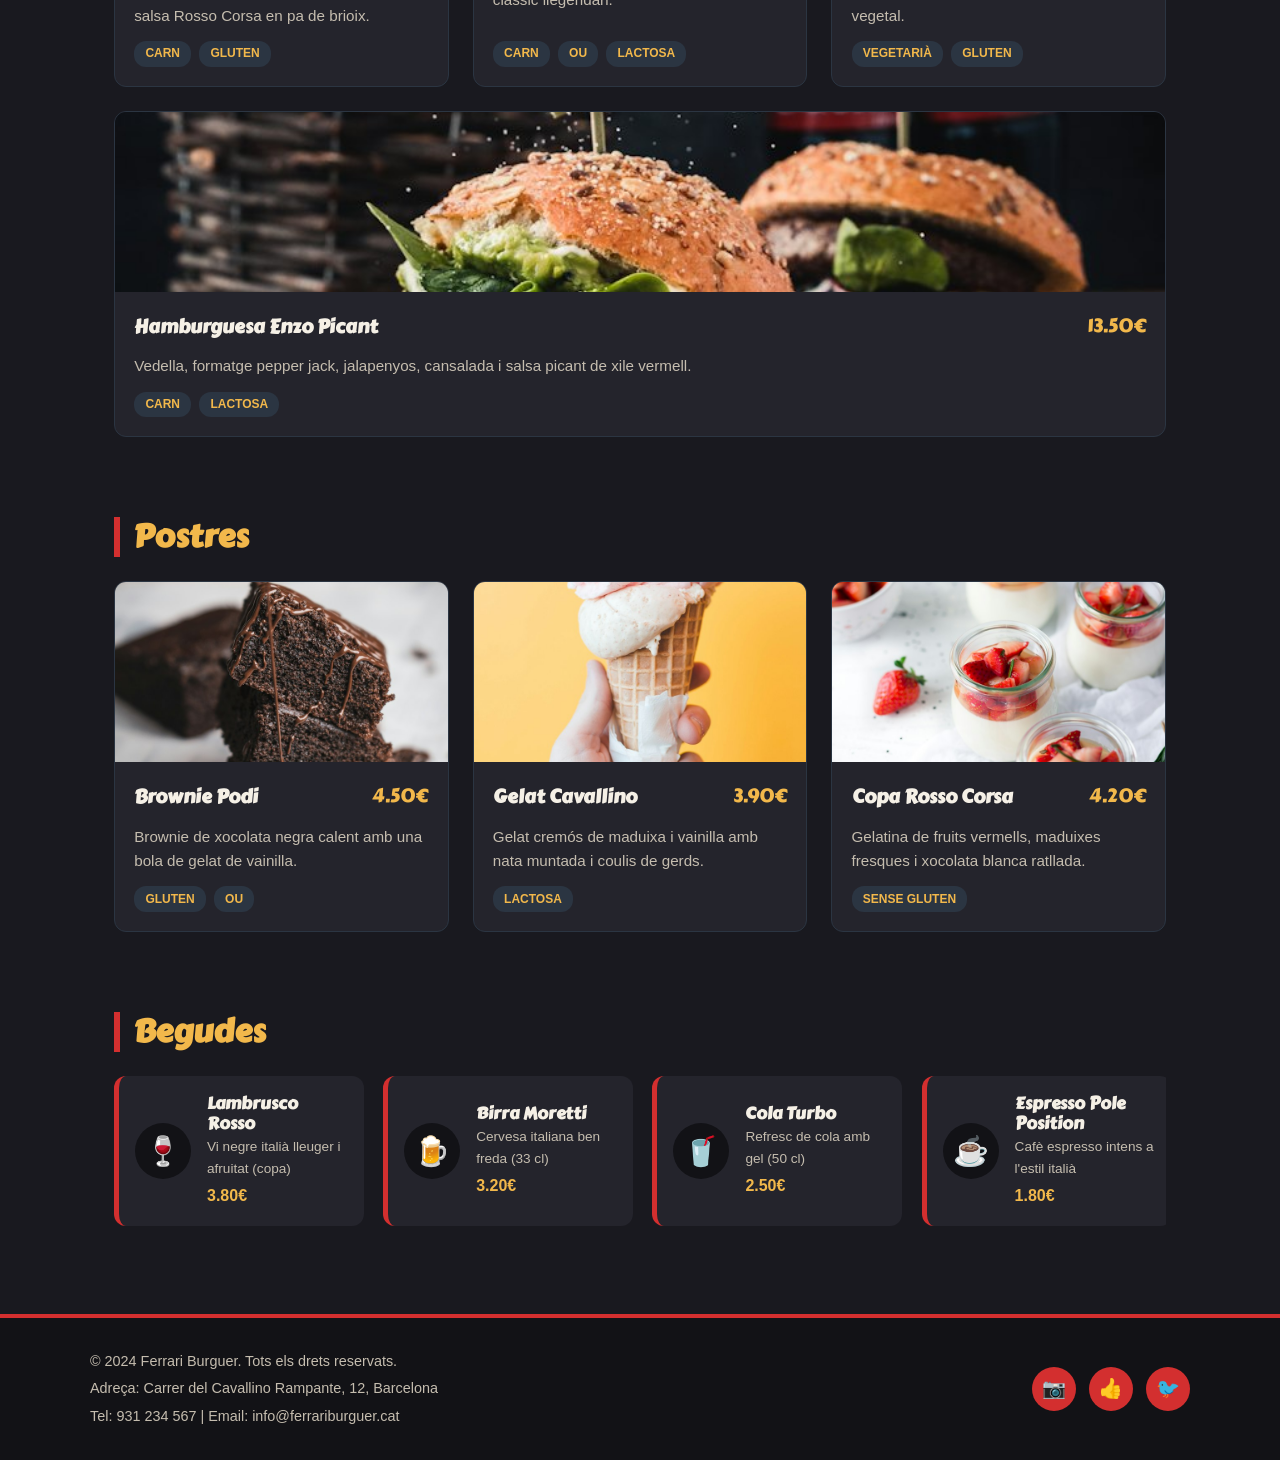
==== commit 1e6005f1: "tarea terminada" ====
--- a/ACTIVIDADES/ACT03/menu.html
+++ b/ACTIVIDADES/ACT03/menu.html
@@ -6,6 +6,9 @@
     <title>Ferrari Burguer - Menú Digital</title>
     
     <!-- Afegeix aquí el teu link de Google Fonts (mateix de l'Act 2) -->
+    <link rel="preconnect" href="https://fonts.googleapis.com">
+    <link rel="preconnect" href="https://fonts.gstatic.com" crossorigin>
+    <link href="https://fonts.googleapis.com/css2?family=Carter+One&family=Fugaz+One&display=swap" rel="stylesheet">
     
     <link rel="stylesheet" href="styles.css">
 </head>
@@ -13,7 +16,10 @@
     <!-- HEADER AMB NAVEGACIÓ -->
     <header>
         <nav>
-            <div class="logo">Ferrari Burguer</div>
+            <a href="#inici" class="logo">
+                <img src="images/FerrariBurguer.png" alt="Logo de Ferrari Burguer" class="logo-img">
+                <span>Ferrari Burguer</span>
+            </a>
             <ul class="nav-menu">
                 <li><a href="#inici">Inici</a></li>
                 <li><a href="#menu">Menú</a></li>
@@ -46,8 +52,7 @@
             <!-- Card 1 -->
             <div class="dish-card" data-category="entrants">
                 <div class="dish-image">
-                    <!-- Pots afegir una imatge o deixar-ho amb color de fons -->
-                     <img src="https://imag.bonviveur.com/los-nuggets-de-pollo.jpg" height="100%" width="100%">
+                    <img src="https://imag.bonviveur.com/los-nuggets-de-pollo.jpg" alt="Pit Stop Nuggets" loading="lazy">
                 </div>
                 <div class="dish-info">
                     <div class="dish-header">
@@ -67,7 +72,7 @@
             <!-- Card 2 -->
             <div class="dish-card" data-category="entrants">
                 <div class="dish-image">
-                    <img src="https://danzadefogones.com/wp-content/uploads/2024/11/patatas-bravas.jpg" height="100%" width="100%">
+                    <img src="images/entrant1.jpg" alt="Patates Maranello" loading="lazy">
                 </div>
                 <div class="dish-info">
                     <div class="dish-header">
@@ -86,7 +91,7 @@
             <!-- Card 3 -->
             <div class="dish-card" data-category="entrants">
                 <div class="dish-image">
-                    <img src="https://imagenes.elpais.com/resizer/v2/WDNUHN6XZRCF7APUT2K6ROQYDA.jpg?auth=17a1b41631bc8d1d262b5a923cdd9ebf53e34de661c6ba0dac4a1eaff49e439d&width=1960&height=1470&smart=true" height="100%" width="100%">
+                    <img src="images/entrant3.jpg" alt="Anells de Ceba Monza" loading="lazy">
                 </div>
                 <div class="dish-info">
                     <div class="dish-header">
--- a/ACTIVIDADES/ACT03/styles.css
+++ b/ACTIVIDADES/ACT03/styles.css
@@ -105,6 +105,23 @@
   color: var(--text-color);
   letter-spacing: 1px;
   text-transform: uppercase;
+  /* Flexbox per alinear imatge i text del logo */
+  display: flex;
+  align-items: center;
+  gap: 0.6rem;
+}
+
+.logo-img {
+  width: 64px;
+  height: 64px;
+  flex-shrink: 0;
+  /* Retalla el marge blanc del PNG i deixa només el cercle */
+  clip-path: circle(39% at 50% 49%);
+  transition: transform 0.3s;
+}
+
+.logo:hover .logo-img {
+  transform: rotate(-8deg) scale(1.05);
 }
 
 .nav-menu {
@@ -151,8 +168,10 @@
   min-height: 55vh;
   padding: 3rem 1.5rem;
   text-align: center;
+  /* Capa fosca damunt de la foto perquè el text es llegeixi bé */
   background:
-    linear-gradient(rgba(18, 18, 22, 0.65), rgba(18, 18, 22, 0.85)),
+    linear-gradient(rgba(18, 18, 22, 0.6), rgba(18, 18, 22, 0.85)),
+    url("images/burger4.jpg") center / cover no-repeat,
     var(--secondary-color);
 }
 
@@ -268,8 +287,23 @@
 
 .dish-image {
   /* Espai per la imatge (o color de fons) */
-  height: 160px;
+  height: 180px;
+  overflow: hidden;
   background: linear-gradient(135deg, var(--accent-color), var(--primary-color));
+}
+
+.dish-image img {
+  /* La imatge omple el contenidor sense deformar-se */
+  display: block;
+  width: 100%;
+  height: 100%;
+  object-fit: cover;
+  object-position: center;
+  transition: transform 0.4s;
+}
+
+.dish-card:hover .dish-image img {
+  transform: scale(1.05);
 }
 
 .dish-info {
